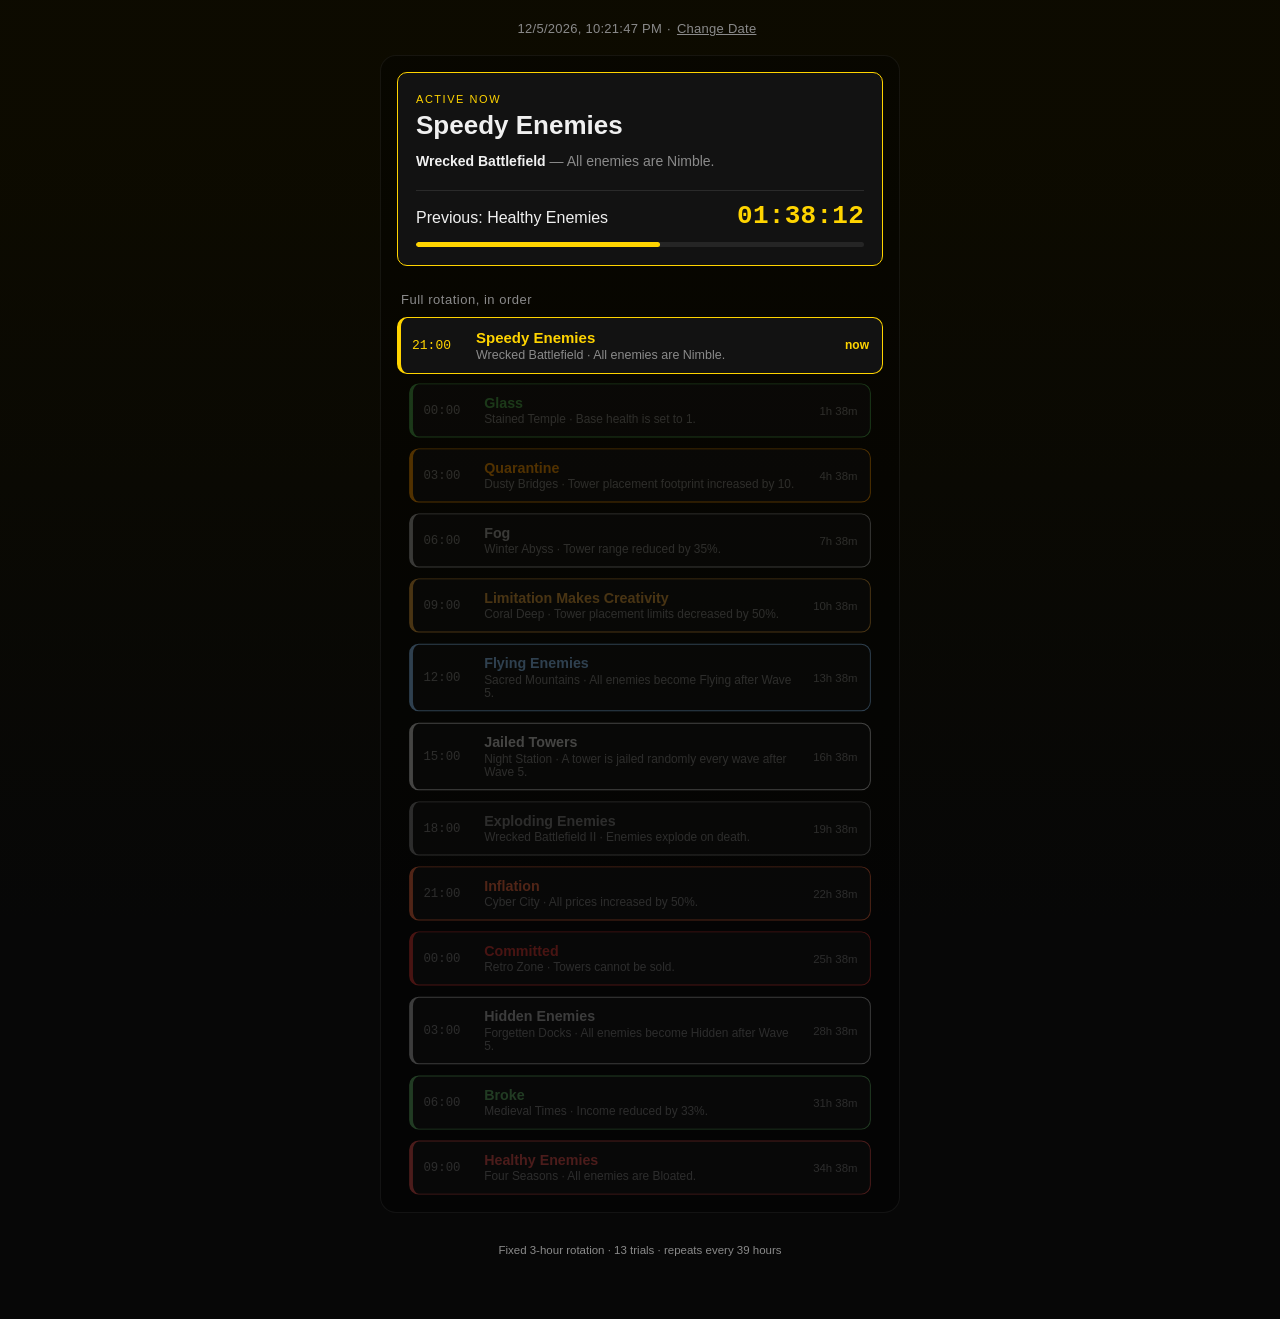
==== docs/index.html @ 1af41028 "rename `scripts` to `docs`" ====
<!DOCTYPE html>
<html lang="en">

<head>
    <meta charset="UTF-8">
    <meta name="viewport" content="width=device-width, initial-scale=1.0">
    <title>Trial Rotation</title>

    <script src="main.js" defer></script>
    <script src="connections.js" defer></script>
    <link rel="stylesheet" href="style.css">
</head>

<body>
    <div class="wrap">
        <div class="upperRow">
            <div id="calendar">DD/MM/YYYY HH:MM:SS</div>
            <button class="changeDate">Change Date</button>
            <input type="datetime-local"" id="datepicker" style="display: none;">
        </div>

        <div class="panel">
            <div class="now-card">
                <div class="now-label">Active now</div>
                <div class="now-name" id="nowName">—</div>
                <div class="now-meta" id="nowMeta">—</div>

                <div class="lower-row">
                    <div id="previousLabel">Previous:</div>
                    <div class="countdown" id="countdown">--:--:--</div>
                </div>
                <div class="progress-track">
                    <div class="progress-fill" id="progressFill"></div>
                </div>
            </div>

            <div class="section-title">Full rotation, in order</div>
            <div class="list" id="list"></div>
        </div>

        <footer>Fixed 3-hour rotation · 13 trials · repeats every 39 hours</footer>
    </div>
</body>

</html>
---- docs/style.css ----
:root{
    --bg:#000000;
    --surface:#121212;
    --surface-2:#121212;
    --line:#2a2a2a;
    --text:#f0f0f0;
    --muted:#8a8a8a;
    --accent:#b98cff;
  }
  *{box-sizing:border-box;}
  html,body{margin:0;padding:0;}
  body{
    background:#000000;
    background:linear-gradient(180deg, color-mix(in srgb, var(--accent) 10%, #000000) 10%, rgb(7, 7, 7) 70%);
    color:var(--text);
    font-family:-apple-system,BlinkMacSystemFont,"Montserrat",sans-serif;
    min-height:100vh;
    padding:20px 14px 60px;
    transition:background 0.6s ease;
  }
  .wrap{max-width:520px;margin:0 auto;}

  .panel{
    background:rgba(0, 0, 0, 0.342);
    border:1px solid rgba(255,255,255,0.06);
    border-radius:16px;
    padding:16px;
  }

  .upperRow{
    display: flex;
    justify-content: center; 
    align-items: center;    
    flex: 1 0 auto; 
  }

  #calendar{
    color:var(--muted);
    font-size:13px;
    letter-spacing:0.02em;
    margin-bottom:18px;
  }

  #calendar::after {
    content: "·";
    color: #888;
    margin-left: 5px;
  }

  .changeDate{
    color:var(--muted);
    font-size:13px;
    letter-spacing:0.02em;
    margin-bottom:18px;
    background-color: transparent;
    border: transparent;
    cursor: pointer;
    text-decoration: underline;
    transition: color 0.1s ease; 
  }

  .changeDate:hover{
    color: var(--accent);
  }
  
  .clock span{color:var(--text);font-variant-numeric:tabular-nums;}

  .now-card{
    background:var(--surface);
    border:1px solid var(--accent);
    border-radius:10px;
    padding:20px 18px 18px;
    transition:border-color 0.4s ease;
  }
  .now-label{
    font-size:11px;
    color:var(--accent);
    letter-spacing:0.14em;
    text-transform:uppercase;
    margin-bottom:6px;
    transition:color 0.4s ease;
  }
  .now-name{
    font-size:26px;
    font-weight:650;
    line-height:1.15;
    margin-bottom:10px;
  }
  .now-meta{
    font-size:14px;
    color:var(--muted);
    line-height:1.5;
    margin-bottom:18px;
  }
  .progress-track {
   width: 100%;
   height: 5px;
   background: rgba(255, 255, 255, 0.08);
   border-radius: 99px;
   overflow: hidden;
   margin-top: 11px;
  }

  .progress-fill {
   height: 100%;
   width: 100%;
   background: var(--accent);
   border-radius: 99px;
   transition: width 0.5s ease;
 }

  .now-meta b{color:var(--text);font-weight:600;}

  .lower-row{
    display:flex;
    flex-wrap:wrap; 
    align-items:baseline;
    justify-content:space-between;
    border-top:1px solid var(--line);
    padding-top:10px;
  }
  .countdown-label{font-size:12px;color:var(--muted);}
  .countdown{
    font-family:"SF Mono","Menlo",monospace;
    font-size:26px;
    font-weight:600;
    color:var(--accent);
    font-variant-numeric:tabular-nums;
    letter-spacing:0.01em;
    transition:color 0.4s ease;
  }

  .section-title{
    margin:26px 0 10px 4px;
    font-size:13px;
    color:var(--muted);
    letter-spacing:0.04em;
  }

  .list{
    display:flex;
    flex-direction:column;
    gap:8px;
  }
  .row{
    display:flex;
    align-items:center;
    gap:12px;
    background:var(--surface);
    border:1px solid var(--line);
    border-left:3px solid color-mix(in srgb, var(--accent) 45%, var(--line));
    border-radius:10px;
    padding:11px 13px 11px 11px;
    transform:scale(0.96);
    transform-origin:center center;
    opacity:0.7;
    transition:border-color 0.4s ease, background 0.4s ease, transform 0.4s ease, opacity 0.4s ease;
  }
  .row.active{
    border-color:var(--accent);
    border-width:1.5px;
    border-left-width:4px;
    background:var(--surface-2);
    transform:scale(1);
    opacity:1;
  }
  .row.hidden-more{
    border-color:var(--accent);
    border-width:1.5px;
    border-left-width:4px;
    background:var(--surface-2);
    transform:scale(0.95);
    opacity:0.3;
  }
  .row-time{
    width:52px;
    flex-shrink:0;
    font-family:"SF Mono","Menlo",monospace;
    font-size:13px;
    color:var(--muted);
    font-variant-numeric:tabular-nums;
  }
  .row.active .row-time{color:var(--accent);}
  .row-body{flex:1;min-width:0;}
  .row-name{
    font-size:15px;
    font-weight:600;
    margin-bottom:2px;
    color:var(--accent);
  }
  .row-map{
    font-size:12.5px;
    color:var(--muted);
  }
  .row-eta{
    font-size:12px;
    color:var(--muted);
    text-align:right;
    flex-shrink:0;
    font-variant-numeric:tabular-nums;
  }
  .row.active .row-eta{color:var(--accent);font-weight:600;}

  footer{
    text-align:center;
    color:var(--muted);
    font-size:11.5px;
    margin-top:28px;
    line-height:1.6;
  }
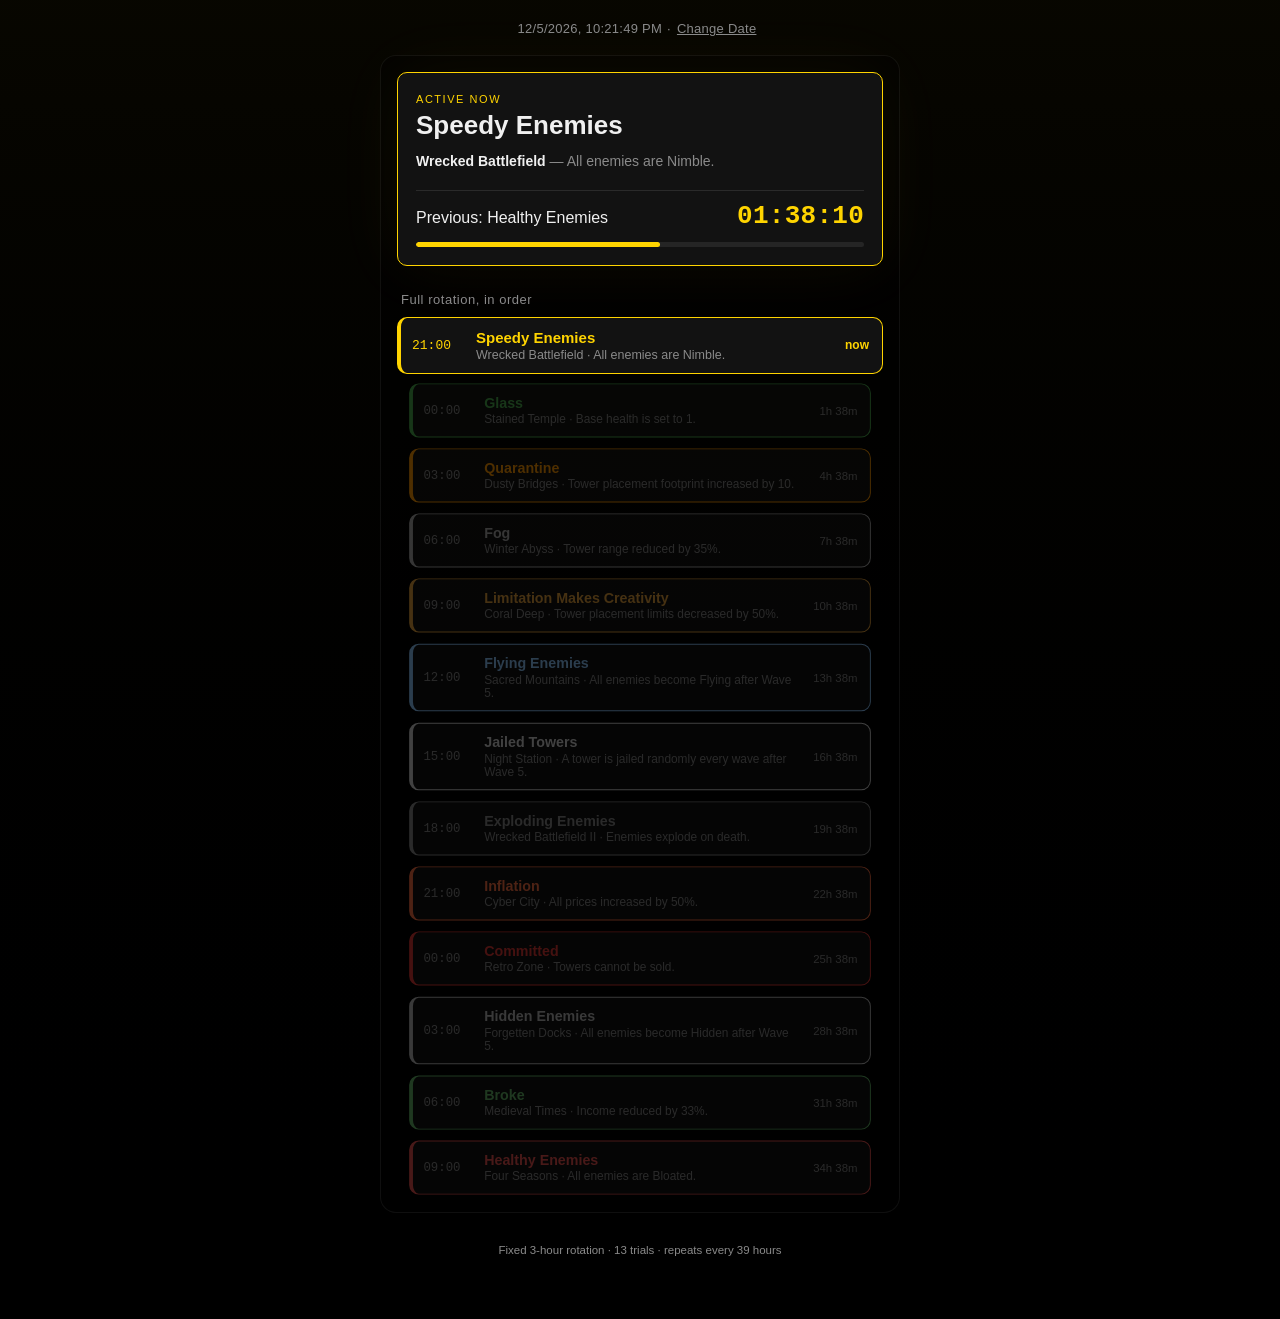
==== commit 4f3d1a19: "delete unushed asset, add favicon, move assets" ====
--- a/docs/index.html
+++ b/docs/index.html
@@ -8,6 +8,8 @@
 
     <script src="main.js" defer></script>
     <script src="connections.js" defer></script>
+
+    <link rel="icon" type="image/webp" href="icon.webp">
     <link rel="stylesheet" href="style.css">
 </head>
 
--- a/docs/style.css
+++ b/docs/style.css
@@ -10,9 +10,8 @@
   *{box-sizing:border-box;}
   html,body{margin:0;padding:0;}
   body{
-    background:#000000;
-    background:linear-gradient(180deg, color-mix(in srgb, var(--accent) 10%, #000000) 10%, rgb(7, 7, 7) 70%);
     color:var(--text);
+    background: linear-gradient(to bottom, color-mix(in srgb, var(--accent) 6%, #000000),  #000000);
     font-family:-apple-system,BlinkMacSystemFont,"Montserrat",sans-serif;
     min-height:100vh;
     padding:20px 14px 60px;
@@ -50,6 +49,7 @@
   .changeDate{
     color:var(--muted);
     font-size:13px;
+    font-family:-apple-system,BlinkMacSystemFont,"Montserrat",sans-serif;
     letter-spacing:0.02em;
     margin-bottom:18px;
     background-color: transparent;
@@ -71,6 +71,7 @@
     border-radius:10px;
     padding:20px 18px 18px;
     transition:border-color 0.4s ease;
+    box-shadow: 0 0 70px 1px hsl(from var(--accent) h s l / 0.05);
   }
   .now-label{
     font-size:11px;
@@ -153,7 +154,7 @@
     padding:11px 13px 11px 11px;
     transform:scale(0.96);
     transform-origin:center center;
-    opacity:0.7;
+    opacity:0.5;
     transition:border-color 0.4s ease, background 0.4s ease, transform 0.4s ease, opacity 0.4s ease;
   }
   .row.active{
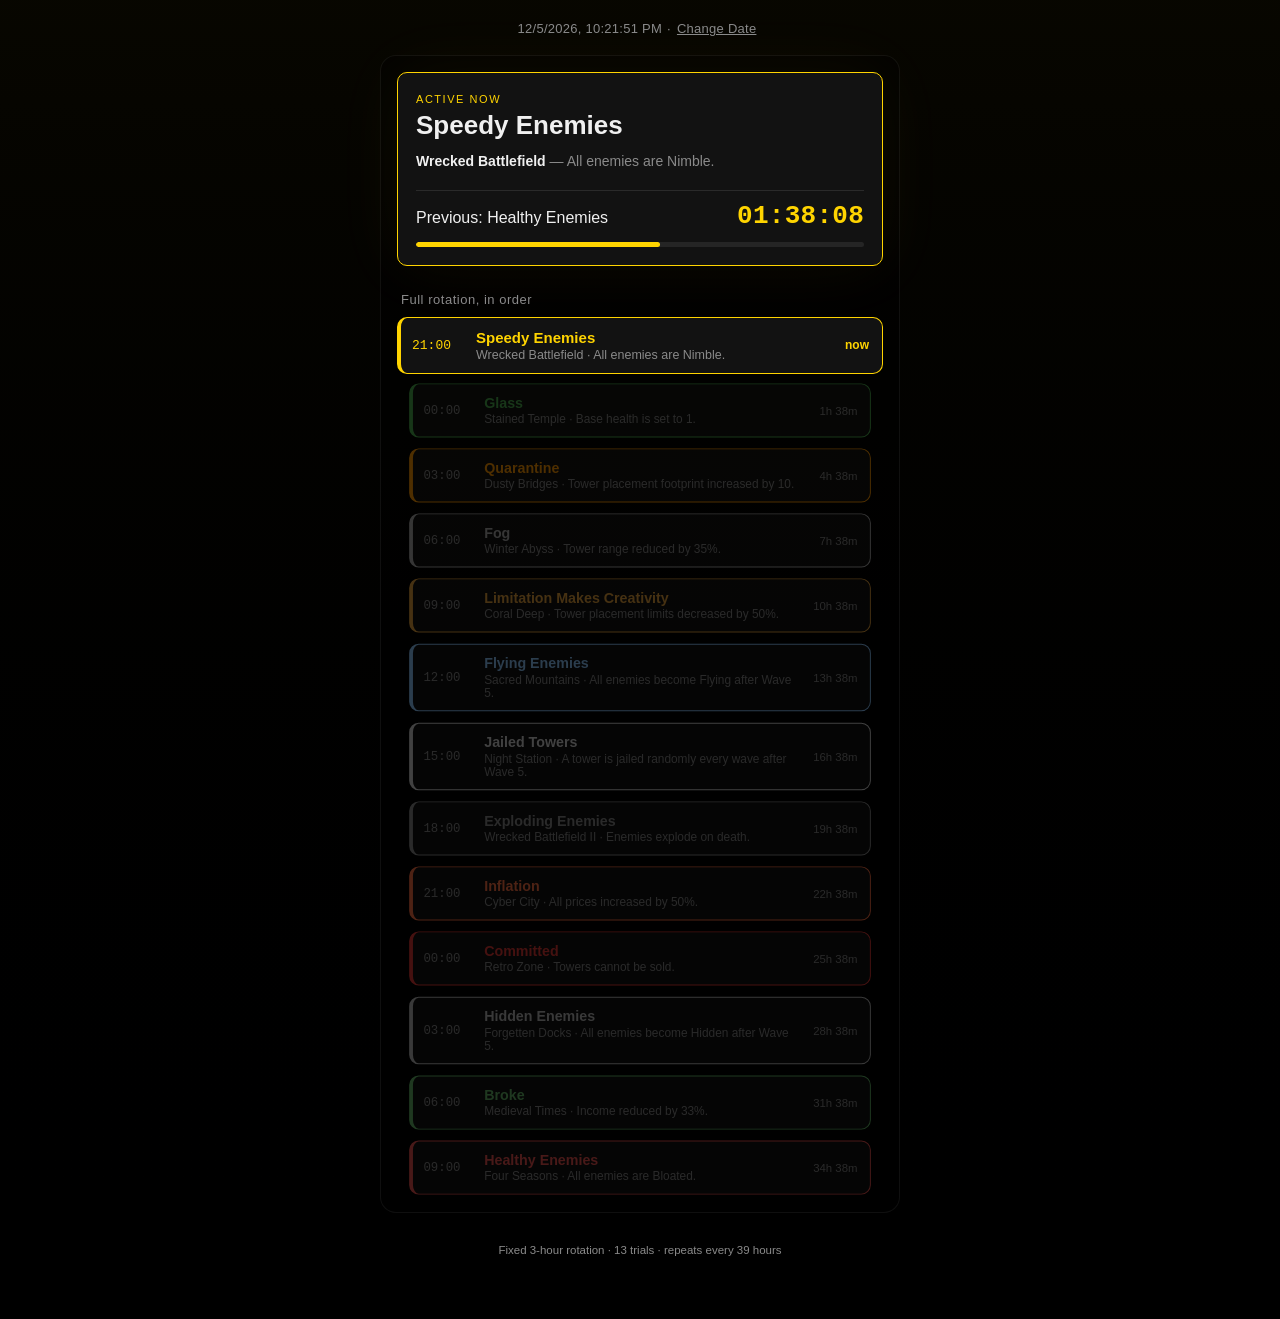
==== commit c2f0a67d: "move `index` outside `/scripts`" ====
--- a/docs/index.html
+++ b/docs/index.html
@@ -6,11 +6,11 @@
     <meta name="viewport" content="width=device-width, initial-scale=1.0">
     <title>Trial Rotation</title>
 
-    <script src="main.js" defer></script>
-    <script src="connections.js" defer></script>
+    <script src="scripts/main.js" defer></script>
+    <script src="scripts/connections.js" defer></script>
 
-    <link rel="icon" type="image/webp" href="icon.webp">
-    <link rel="stylesheet" href="style.css">
+    <link rel="icon" type="image/webp" href="../media/Icon.webp">
+    <link rel="stylesheet" href="scripts/style.css">
 </head>
 
 <body>
--- a/docs/scripts/style.css
+++ b/docs/scripts/style.css
@@ -0,0 +1,211 @@
+  :root{
+    --bg:#000000;
+    --surface:#121212;
+    --surface-2:#121212;
+    --line:#2a2a2a;
+    --text:#f0f0f0;
+    --muted:#8a8a8a;
+    --accent:#b98cff;
+  }
+  *{box-sizing:border-box;}
+  html,body{margin:0;padding:0;}
+  body{
+    color:var(--text);
+    background: linear-gradient(to bottom, color-mix(in srgb, var(--accent) 6%, #000000),  #000000);
+    font-family:-apple-system,BlinkMacSystemFont,"Montserrat",sans-serif;
+    min-height:100vh;
+    padding:20px 14px 60px;
+    transition:background 0.6s ease;
+  }
+  .wrap{max-width:520px;margin:0 auto;}
+
+  .panel{
+    background:rgba(0, 0, 0, 0.342);
+    border:1px solid rgba(255,255,255,0.06);
+    border-radius:16px;
+    padding:16px;
+  }
+
+  .upperRow{
+    display: flex;
+    justify-content: center; 
+    align-items: center;    
+    flex: 1 0 auto; 
+  }
+
+  #calendar{
+    color:var(--muted);
+    font-size:13px;
+    letter-spacing:0.02em;
+    margin-bottom:18px;
+  }
+
+  #calendar::after {
+    content: "·";
+    color: #888;
+    margin-left: 5px;
+  }
+
+  .changeDate{
+    color:var(--muted);
+    font-size:13px;
+    font-family:-apple-system,BlinkMacSystemFont,"Montserrat",sans-serif;
+    letter-spacing:0.02em;
+    margin-bottom:18px;
+    background-color: transparent;
+    border: transparent;
+    cursor: pointer;
+    text-decoration: underline;
+    transition: color 0.1s ease; 
+  }
+
+  .changeDate:hover{
+    color: var(--accent);
+  }
+  
+  .clock span{color:var(--text);font-variant-numeric:tabular-nums;}
+
+  .now-card{
+    background:var(--surface);
+    border:1px solid var(--accent);
+    border-radius:10px;
+    padding:20px 18px 18px;
+    transition:border-color 0.4s ease;
+    box-shadow: 0 0 70px 1px hsl(from var(--accent) h s l / 0.05);
+  }
+  .now-label{
+    font-size:11px;
+    color:var(--accent);
+    letter-spacing:0.14em;
+    text-transform:uppercase;
+    margin-bottom:6px;
+    transition:color 0.4s ease;
+  }
+  .now-name{
+    font-size:26px;
+    font-weight:650;
+    line-height:1.15;
+    margin-bottom:10px;
+  }
+  .now-meta{
+    font-size:14px;
+    color:var(--muted);
+    line-height:1.5;
+    margin-bottom:18px;
+  }
+  .progress-track {
+   width: 100%;
+   height: 5px;
+   background: rgba(255, 255, 255, 0.08);
+   border-radius: 99px;
+   overflow: hidden;
+   margin-top: 11px;
+  }
+
+  .progress-fill {
+   height: 100%;
+   width: 100%;
+   background: var(--accent);
+   border-radius: 99px;
+   transition: width 0.5s ease;
+ }
+
+  .now-meta b{color:var(--text);font-weight:600;}
+
+  .lower-row{
+    display:flex;
+    flex-wrap:wrap; 
+    align-items:baseline;
+    justify-content:space-between;
+    border-top:1px solid var(--line);
+    padding-top:10px;
+  }
+  .countdown-label{font-size:12px;color:var(--muted);}
+  .countdown{
+    font-family:"SF Mono","Menlo",monospace;
+    font-size:26px;
+    font-weight:600;
+    color:var(--accent);
+    font-variant-numeric:tabular-nums;
+    letter-spacing:0.01em;
+    transition:color 0.4s ease;
+  }
+
+  .section-title{
+    margin:26px 0 10px 4px;
+    font-size:13px;
+    color:var(--muted);
+    letter-spacing:0.04em;
+  }
+
+  .list{
+    display:flex;
+    flex-direction:column;
+    gap:8px;
+  }
+  .row{
+    display:flex;
+    align-items:center;
+    gap:12px;
+    background:var(--surface);
+    border:1px solid var(--line);
+    border-left:3px solid color-mix(in srgb, var(--accent) 45%, var(--line));
+    border-radius:10px;
+    padding:11px 13px 11px 11px;
+    transform:scale(0.96);
+    transform-origin:center center;
+    opacity:0.5;
+    transition:border-color 0.4s ease, background 0.4s ease, transform 0.4s ease, opacity 0.4s ease;
+  }
+  .row.active{
+    border-color:var(--accent);
+    border-width:1.5px;
+    border-left-width:4px;
+    background:var(--surface-2);
+    transform:scale(1);
+    opacity:1;
+  }
+  .row.hidden-more{
+    border-color:var(--accent);
+    border-width:1.5px;
+    border-left-width:4px;
+    background:var(--surface-2);
+    transform:scale(0.95);
+    opacity:0.3;
+  }
+  .row-time{
+    width:52px;
+    flex-shrink:0;
+    font-family:"SF Mono","Menlo",monospace;
+    font-size:13px;
+    color:var(--muted);
+    font-variant-numeric:tabular-nums;
+  }
+  .row.active .row-time{color:var(--accent);}
+  .row-body{flex:1;min-width:0;}
+  .row-name{
+    font-size:15px;
+    font-weight:600;
+    margin-bottom:2px;
+    color:var(--accent);
+  }
+  .row-map{
+    font-size:12.5px;
+    color:var(--muted);
+  }
+  .row-eta{
+    font-size:12px;
+    color:var(--muted);
+    text-align:right;
+    flex-shrink:0;
+    font-variant-numeric:tabular-nums;
+  }
+  .row.active .row-eta{color:var(--accent);font-weight:600;}
+
+  footer{
+    text-align:center;
+    color:var(--muted);
+    font-size:11.5px;
+    margin-top:28px;
+    line-height:1.6;
+  }
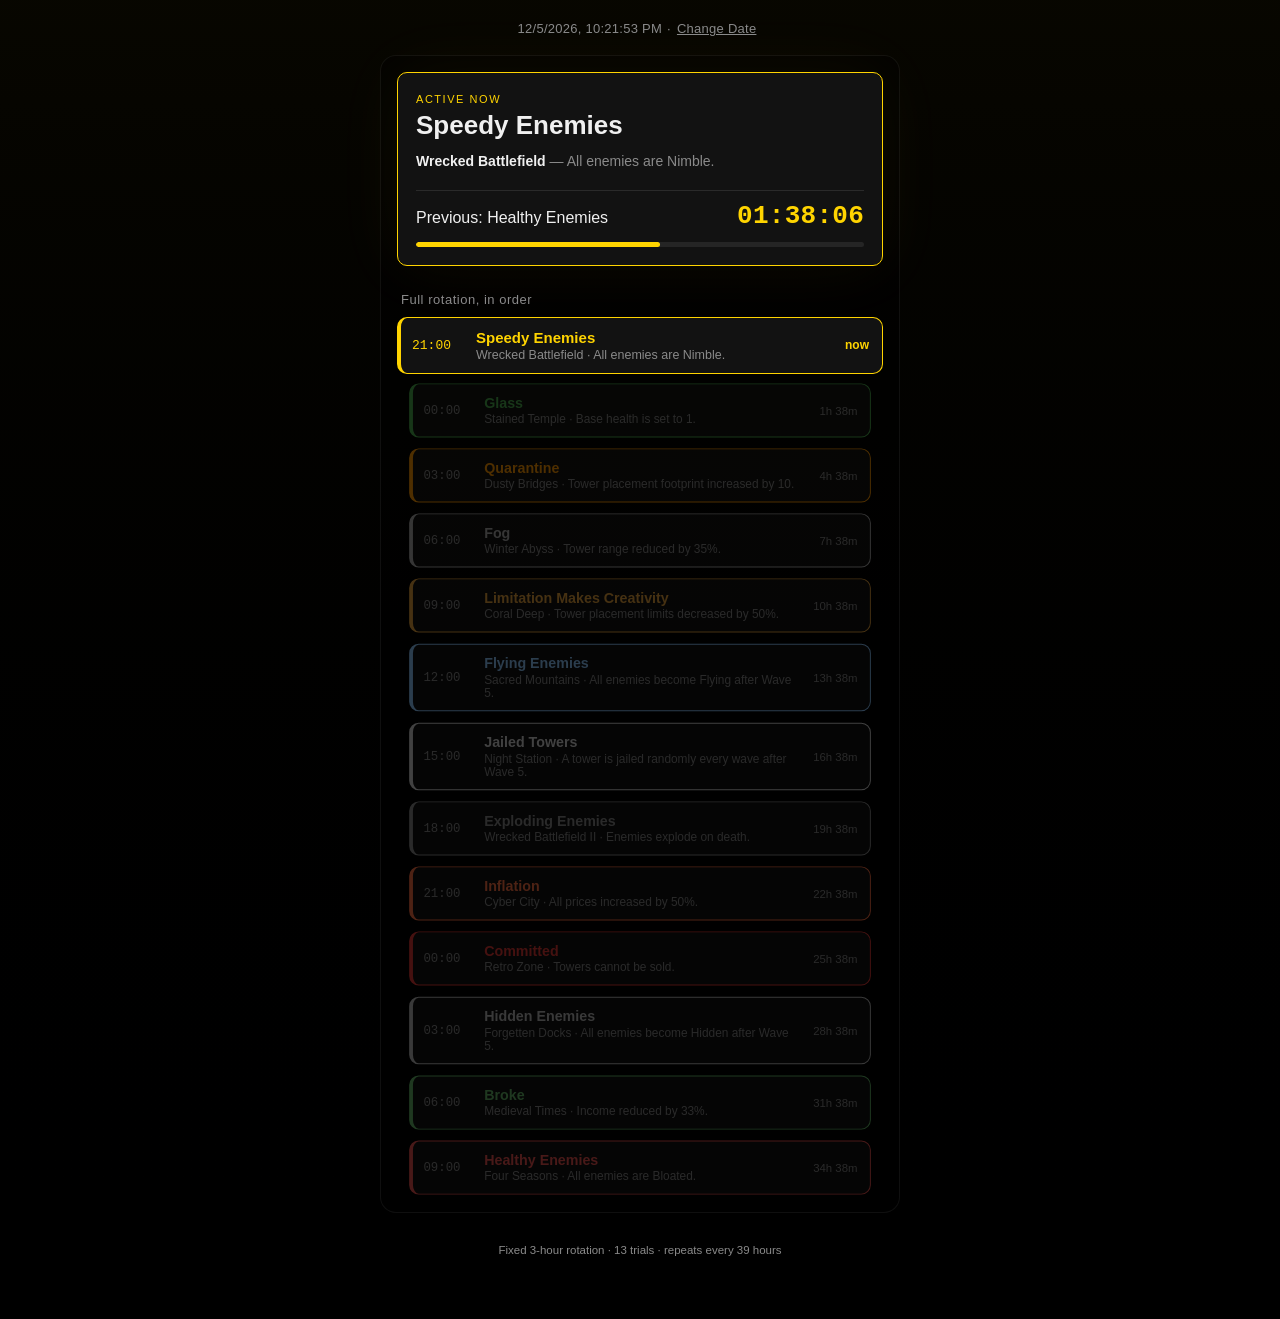
==== commit 8c54d914: "fix icon reference" ====
--- a/docs/index.html
+++ b/docs/index.html
@@ -9,7 +9,7 @@
     <script src="scripts/main.js" defer></script>
     <script src="scripts/connections.js" defer></script>
 
-    <link rel="icon" type="image/webp" href="../media/Icon.webp">
+    <link rel="icon" type="image/webp" href="media/Icon.webp">
     <link rel="stylesheet" href="scripts/style.css">
 </head>
 
